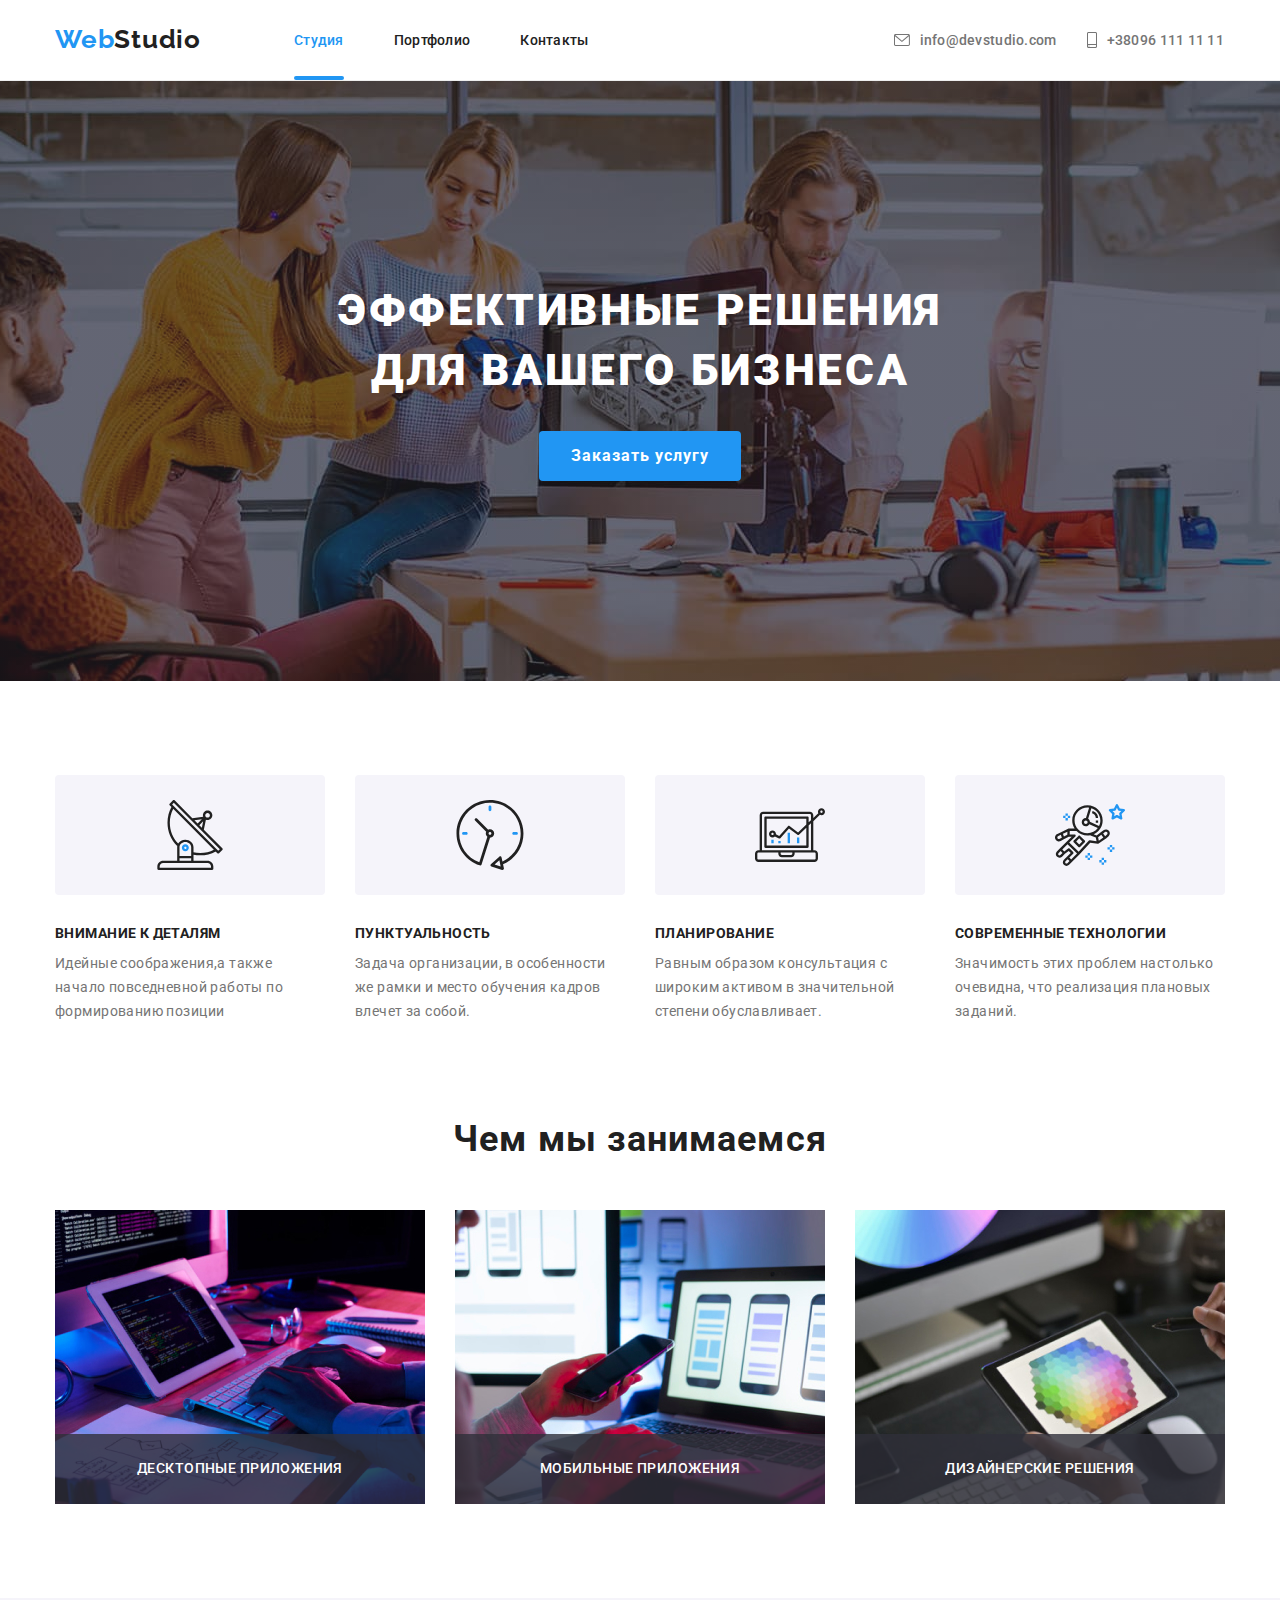
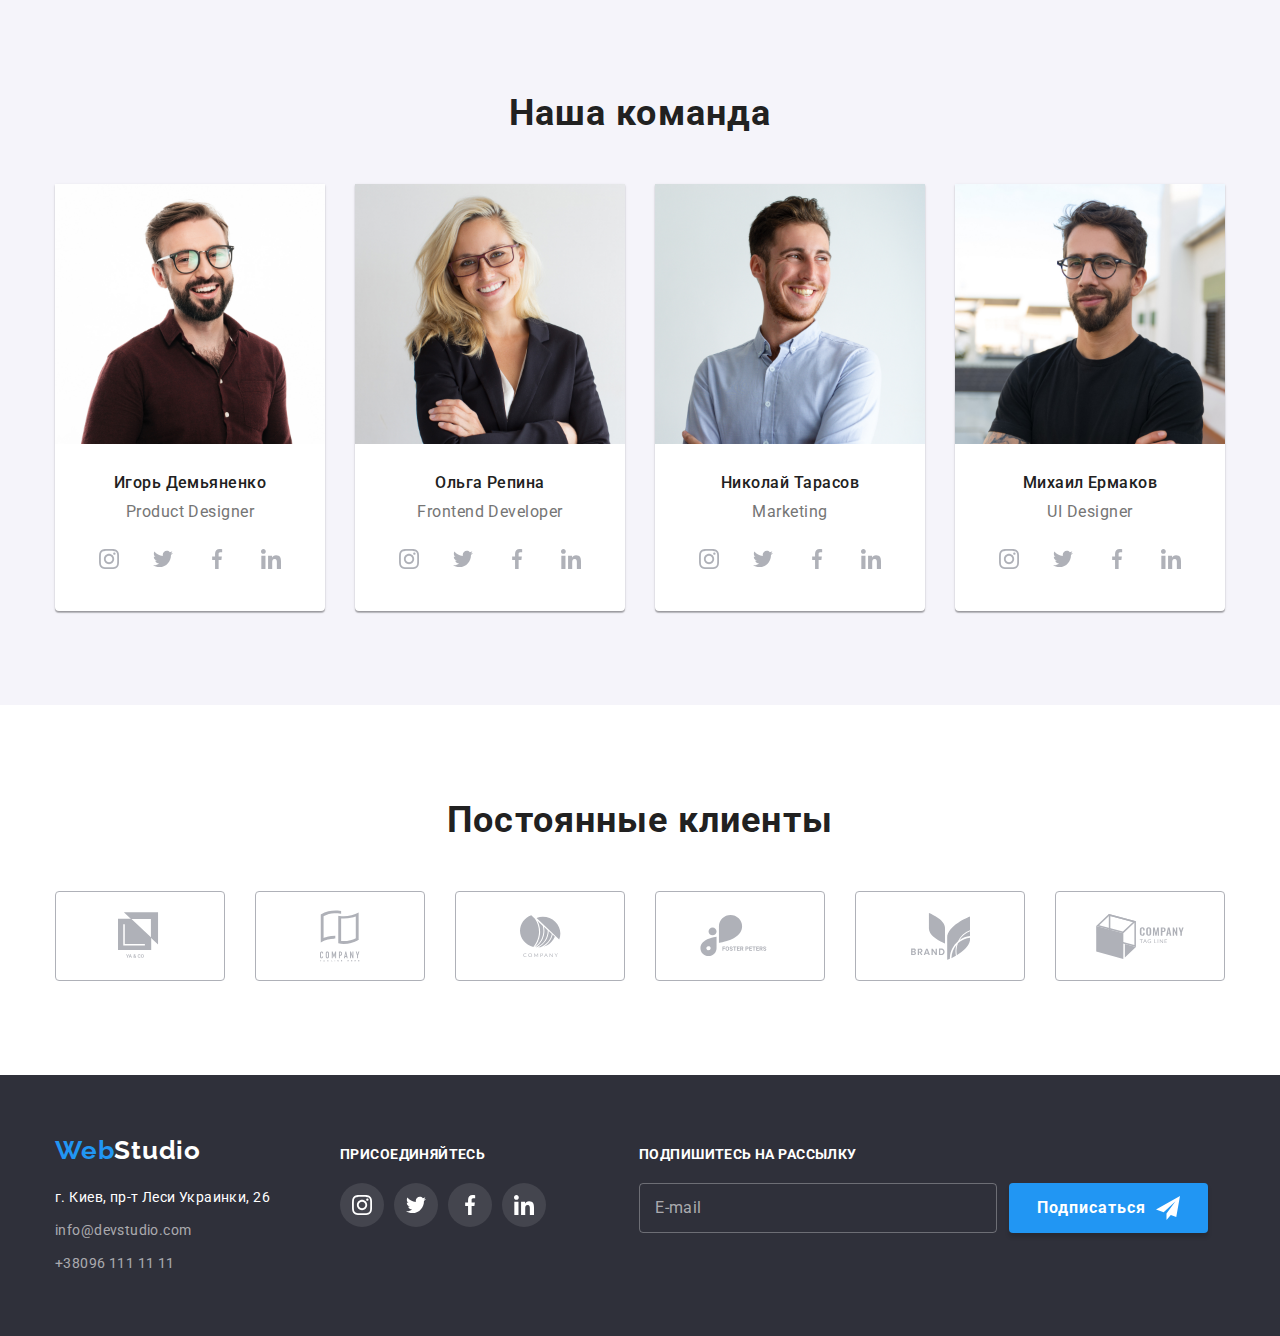
==== index.html @ 19c45234 "change footer" ====
<!DOCTYPE html>
<html lang="ru">

<head>
    <meta charset="UTF-8">
    <meta name="viewport" content="width=device-width, initial-scale=1.0">
    <title>WebStudio</title>
    <link rel="stylesheet" href="./css/modern-normalize.css">
    <link rel="stylesheet" href="./css/style.css">
    <link rel="stylesheet" href="./css/variables.css">
    <link rel="preconnect" href="https://fonts.gstatic.com">
    <link
        href="https://fonts.googleapis.com/css2?family=Raleway:wght@700&family=Roboto:wght@400;500;700;900&display=swap"
        rel="stylesheet">
</head>

<body>
    <header class="header">
        <div class="container header-container">
            <nav class="header-nav">
                <a href="./index.html" class="logo"><span class="web">Web</span>Studio</a>
                <ul class="navigation">
                    <li>
                        <a href="./index.html" class="active">Студия</a>
                    </li>
                    <li>
                        <a href="./portfolio.html" class="navigation-link">Портфолио</a>
                    </li>
                    <li>
                        <a href="#contacts" class="navigation-link">Контакты</a>
                    </li>
                </ul>
                <ul class="contacts-head">
                    <li class="contact-item">
                        <a class="contact-link" href="mailto:info@devstudio.com">
                            <svg class="mail-icon" width="16" height="12">
                                <use href="./images/icons.svg#icon-mail1"></use>
                            </svg>
                            info@devstudio.com</a>
                    </li>
                    <li class="contact-item">
                        <a class="contact-link" href="tel:+380961111111">
                            <svg class="phone-icon" width="10" height="16">
                                <use href="./images/icons.svg#icon-smartphone1"></use>
                            </svg>
                            +38096 111 11 11</a>
                    </li>
                </ul>
            </nav>
        </div>
    </header>
    <main>
        <section class="hero">
            <div class="container">
                <h1 class="title">Эффективные решения<br>для вашего бизнеса</h1>
                <button class="hero-btn" type="button" data-modal-open>Заказать услугу</button>
            </div>
        </section>
        <section class="section-advantages">
            <div class="container">
                <!-- <div class="container-adv-cards"> -->
                <ul class="advantages-paragraph">
                    <li class="advantages-item">
                        <div class="adv-icons">
                            <svg class="adv-svg" width="70" height="70">
                                <use href="./images/icons.svg#icon-antenna"></use>
                            </svg>
                        </div>
                        <h3 class="advantages">Внимание к деталям</h3>
                        <p class="text-advantages">Идейные соображения,а также<br>начало повседневной работы
                            по<br>формированию позиции</p>
                    </li>
                    <li class="advantages-item">
                        <div class="adv-icons">
                            <svg class="adv-svg" width="70" height="70">
                                <use href="./images/icons.svg#icon-clock"></use>
                            </svg>
                        </div>
                        <h3 class="advantages">Пунктуальность</h3>
                        <p class="text-advantages">Задача организации, в особенности<br>же рамки и место обучения
                            кадров<br>влечет за собой.</p>
                    </li>
                    <li class="advantages-item">
                        <div class="adv-icons">
                            <svg class="adv-svg" width="70" height="70">
                                <use href="./images/icons.svg#icon-diagram"></use>
                            </svg>
                        </div>
                        <h3 class="advantages">Планирование</h3>
                        <p class="text-advantages">Равным образом консультация с<br>широким активом в
                            значительной<br>степени обуславливает.</p>
                    </li>
                    <li class="advantages-item">
                        <div class="adv-icons">
                            <svg class="adv-svg" width="70" height="70">
                                <use href="./images/icons.svg#icon-astronaut"></use>
                            </svg>
                        </div>
                        <h3 class="advantages">Современные технологии</h3>
                        <p class="text-advantages">Значимость этих проблем настолько<br>очевидна, что реализация
                            плановых<br>заданий.</p>
                    </li>
                </ul>
                <!-- </div> -->
            </div>
        </section>
        <section class="we-doing">
            <div class="container">
                <h2 class="sect-header">Чем мы занимаемся</h2>
                <ul class="advantages-img">
                    <li class="img-items">
                        <div class="advantages-thumb">
                            <img src="./images/img1.jpg" alt="img1" width="370" height="294">
                            <div class="adv-img-text">Десктопные приложения</div>
                        </div>
                    </li>
                    <li class="img-items">
                        <div class="advantages-thumb">
                            <img src="./images/img2.jpg" alt="img2" width="370" height="294">
                            <div class="adv-img-text">Мобильные приложения</div>
                        </div>
                    </li>
                    <li class="img-items">
                        <div class="advantages-thumb">
                            <img src="./images/img3.jpg" alt="img3" width="370" height="294">
                            <div class="adv-img-text">Дизайнерские решения</div>
                        </div>
                    </li>
                </ul>
            </div>
        </section>
        <section class="section-team">
            <div class="container">
                <h2 class="sect-header">Наша команда</h2>
                <ul class="team-icons">
                    <li class="team-items">
                        <div class="studio-cards">
                            <img src="./images/img4.jpg" alt="Игорь Демьяненко" width="270" height="260">
                            <h3 class="team-names">Игорь Демьяненко</h3>
                            <p class="team-profession">Product Designer</p>
                            <ul class="team-contacts">
                                <li class="team-contacts-item">
                                    <a href="https://instagram.com" class="team-contacts-link" target="_blank">
                                        <svg class="team-contacts-svg" width="20" height="20">
                                            <use href="./images/icons.svg#icon-instagram1"></use>
                                        </svg>
                                    </a>
                                </li>
                                <li class="team-contacts-item">
                                    <a href="https://twitter.com" class="team-contacts-link" target="_blank">
                                        <svg class="team-contacts-svg" width="20" height="20">
                                            <use href="./images/icons.svg#icon-twitter-icon1"></use>
                                        </svg>
                                    </a>
                                </li>
                                <li class="team-contacts-item">
                                    <a href="https://facebook.com" class="team-contacts-link" target="_blank">
                                        <svg class="team-contacts-svg" width="20" height="20">
                                            <use href="./images/icons.svg#icon-facebook1"></use>
                                        </svg>
                                    </a>
                                </li>
                                <li class="team-contacts-item">
                                    <a href="https://linkedin.com" class="team-contacts-link" target="_blank">
                                        <svg class="team-contacts-svg" width="20" height="20">
                                            <use href="./images/icons.svg#icon-linkedin-icon1"></use>
                                        </svg>
                                    </a>
                                </li>
                            </ul>
                        </div>
                    </li>
                    <li class="team-items">
                        <div class="studio-cards">
                            <img src="./images/img5.jpg" alt="Ольга Репина" width="270" height="260">
                            <h3 class="team-names">Ольга Репина</h3>
                            <p class="team-profession">Frontend Developer</p>
                            <ul class="team-contacts">
                                <li class="team-contacts-item">
                                    <a href="https://instagram.com" class="team-contacts-link" target="_blank">
                                        <svg class="team-contacts-svg" width="20" height="20">
                                            <use href="./images/icons.svg#icon-instagram1"></use>
                                        </svg>
                                    </a>
                                </li>
                                <li class="team-contacts-item">
                                    <a href="https://twitter.com" class="team-contacts-link" target="_blank">
                                        <svg class="team-contacts-svg" width="20" height="20">
                                            <use href="./images/icons.svg#icon-twitter-icon1"></use>
                                        </svg>
                                    </a>
                                </li>
                                <li class="team-contacts-item">
                                    <a href="https://facebook.com" class="team-contacts-link" target="_blank">
                                        <svg class="team-contacts-svg" width="20" height="20">
                                            <use href="./images/icons.svg#icon-facebook1"></use>
                                        </svg>
                                    </a>
                                </li>
                                <li class="team-contacts-item">
                                    <a href="https://linkedin.com" class="team-contacts-link" target="_blank">
                                        <svg class="team-contacts-svg" width="20" height="20">
                                            <use href="./images/icons.svg#icon-linkedin-icon1"></use>
                                        </svg>
                                    </a>
                                </li>
                            </ul>
                        </div>
                    </li>
                    <li class="team-items">
                        <div class="studio-cards">
                            <img src="./images/img6.jpg" alt="Николай Тарасов" width="270" height="260">
                            <h3 class="team-names">Николай Тарасов</h3>
                            <p class="team-profession">Marketing</p>
                            <ul class="team-contacts">
                                <li class="team-contacts-item">
                                    <a href="https://instagram.com" class="team-contacts-link" target="_blank">
                                        <svg class="team-contacts-svg" width="20" height="20">
                                            <use href="./images/icons.svg#icon-instagram1"></use>
                                        </svg>
                                    </a>
                                </li>
                                <li class="team-contacts-item">
                                    <a href="https://twitter.com" class="team-contacts-link" target="_blank">
                                        <svg class="team-contacts-svg" width="20" height="20">
                                            <use href="./images/icons.svg#icon-twitter-icon1"></use>
                                        </svg>
                                    </a>
                                </li>
                                <li class="team-contacts-item">
                                    <a href="https://facebook.com" class="team-contacts-link" target="_blank">
                                        <svg class="team-contacts-svg" width="20" height="20">
                                            <use href="./images/icons.svg#icon-facebook1"></use>
                                        </svg>
                                    </a>
                                </li>
                                <li class="team-contacts-item">
                                    <a href="https://linkedin.com" class="team-contacts-link" target="_blank">
                                        <svg class="team-contacts-svg" width="20" height="20">
                                            <use href="./images/icons.svg#icon-linkedin-icon1"></use>
                                        </svg>
                                    </a>
                                </li>
                            </ul>
                        </div>
                    </li>
                    <li class="team-items">
                        <div class="studio-cards">
                            <img src="./images/img7.jpg" alt="Михаил Ермаков" width="270" height="260">
                            <h3 class="team-names">Михаил Ермаков</h3>
                            <p class="team-profession">UI Designer</p>
                            <ul class="team-contacts">
                                <li class="team-contacts-item">
                                    <a href="https://instagram.com" class="team-contacts-link" target="_blank">
                                        <svg class="team-contacts-svg" width="20" height="20">
                                            <use href="./images/icons.svg#icon-instagram1"></use>
                                        </svg>
                                    </a>
                                </li>
                                <li class="team-contacts-item">
                                    <a href="https://twitter.com" class="team-contacts-link" target="_blank">
                                        <svg class="team-contacts-svg" width="20" height="20">
                                            <use href="./images/icons.svg#icon-twitter-icon1"></use>
                                        </svg>
                                    </a>
                                </li>
                                <li class="team-contacts-item">
                                    <a href="https://facebook.com" class="team-contacts-link" target="_blank">
                                        <svg class="team-contacts-svg" width="20" height="20">
                                            <use href="./images/icons.svg#icon-facebook1"></use>
                                        </svg>
                                    </a>
                                </li>
                                <li class="team-contacts-item">
                                    <a href="https://linkedin.com" class="team-contacts-link" target="_blank">
                                        <svg class="team-contacts-svg" width="20" height="20">
                                            <use href="./images/icons.svg#icon-linkedin-icon1"></use>
                                        </svg>
                                    </a>
                                </li>
                            </ul>
                        </div>
                    </li>
                </ul>
            </div>
        </section>
        <section class="clients">
            <div class="container">
                <h2 class="sect-header">Постоянные клиенты</h2>
                <ul class="clients-list">
                    <li class="clients-item">
                        <a href="#" class="clients-link" target="_blank">
                            <svg class="clients-svg" width="44.27" height="49.23">
                                <use href="./images/icons.svg#icon-logo1"></use>
                            </svg>
                        </a>
                    </li>
                    <li class="clients-item">
                        <a href="#" class="clients-link" target="_blank">
                            <svg class="clients-svg" width="40" height="52">
                                <use href="./images/icons.svg#icon-logo2"></use>
                            </svg>
                        </a>
                    </li>
                    <li class="clients-item">
                        <a href="#" class="clients-link" target="_blank">
                            <svg class="clients-svg" width="41" height="42.6">
                                <use href="./images/icons.svg#icon-logo3"></use>
                            </svg>
                        </a>
                    </li>
                    <li class="clients-item">
                        <a href="#" class="clients-link" target="_blank">
                            <svg class="clients-svg" width="79.66" height="42.02">
                                <use href="./images/icons.svg#icon-logo4"></use>
                            </svg>
                        </a>
                    </li>
                    <li class="clients-item">
                        <a href="#" class="clients-link" target="_blank">
                            <svg class="clients-svg" width="59" height="47">
                                <use href="./images/icons.svg#icon-logo5"></use>
                            </svg>
                        </a>
                    </li>
                    <li class="clients-item">
                        <a href="#" class="clients-link" target="_blank">
                            <svg class="clients-svg" width="88.48" height="45.44">
                                <use href="./images/icons.svg#icon-logo6"></use>
                            </svg>
                        </a>
                    </li>
                </ul>
            </div>
        </section>
    </main>
    <footer class="footer" id="contacts">
        <div class="container footer-container">
            <div class="main-footer">
                <a href="./index.html" class="logo"><span class="web">Web</span>Studio</a>
                <address>
                    <p>г. Киев, пр-т Леси Украинки, 26</p>
                    <ul class="contacts-foot">
                        <li>
                            <a class="footer-contact" href="mailto:info@devstudio.com">info@devstudio.com</a>
                        </li>
                        <li>
                            <a class="footer-contact" href="tel:+380961111111">+38096 111 11 11</a>
                        </li>
                    </ul>
                </address>
            </div>
            <div class="follow-us">
                <h2 class="follow-us-title">присоединяйтесь</h2>
                <ul class="footer-contact-list">
                    <li class="footer-contact-item">
                        <a href="https://instagram.com" class="footer-contact-link" target="_blank">
                            <svg class="footer-contact-svg" width="20" height="20">
                                <use href="./images/icons.svg#icon-instagram1"></use>
                            </svg>
                        </a>
                    </li>
                    <li class="footer-contact-item">
                        <a href="https://twitter.com" class="footer-contact-link" target="_blank">
                            <svg class="footer-contact-svg" width="20" height="20">
                                <use href="./images/icons.svg#icon-twitter-icon1"></use>
                            </svg>
                        </a>
                    </li>
                    <li class="footer-contact-item">
                        <a href="https://facebook.com" class="footer-contact-link" target="_blank">
                            <svg class="footer-contact-svg" width="20" height="20">
                                <use href="./images/icons.svg#icon-facebook1"></use>
                            </svg>
                        </a>
                    </li>
                    <li class="footer-contact-item">
                        <a href="https://linkedin.com" class="footer-contact-link" target="_blank">
                            <svg class="footer-contact-svg" width="20" height="20">
                                <use href="./images/icons.svg#icon-linkedin-icon1"></use>
                            </svg>
                        </a>
                    </li>
                </ul>
            </div>
            <div class="sign-us">
                <h2 class="sign-us-title">подпишитесь на рассылку</h2>
                <form class="sign-us-form">
                    <input class="sign-us-input" type="email" name="email" id="email" placeholder="E-mail">
                    <button class="sign-us-button" type="submit">Подписаться
                        <svg class="sign-us-svg" width="24px" height="24px">
                            <use href="./images/icons.svg#icon-send"></use>
                        </svg>
                    </button>
                </form>
            </div>
        </div>
    </footer>
    <div class="backdrop is-hidden" data-modal>
        <div class="modal">
            <!-- <p class="window-btn"></p> -->
            <button class="close-btn" data-modal-close>
                <svg width="11" height="11">
                    <use href="./images/icons.svg#vector"></use>
                </svg>
            </button>
        </div>
    </div>
    <script src="./js/modal.js"></script>
</body>

</html>
---- css/style.css ----
/* *::before, *::after {
    box-sizing: inherit;
} */


.logo {
    font-family: 'Raleway', sans-serif;
    font-weight: 700;
    font-size: 26px;
    line-height: 1.17;
    letter-spacing: 0.03em;
    padding-top: 24px;
    padding-bottom: 25px;
}

.web {
    color: var(--blue-text);
}

a {
    text-decoration: none;
}

body {
    font-family: 'Roboto', sans-serif;
}

img {
    display: block;
    max-width: 100%;
    height: auto;
}

.container {
    width: 1200px;
    padding: 0 15px;
    margin: 0 auto;
}

.header {
    background-color: white;
    position: relative;
    border-bottom: 1px solid #EEEEEE;
}

.header a {
    color: var(--black-text);
}

.header-container {
    display: flex;
    align-items: center;
    width: 1200px;
    padding: 0 15px;
    margin: 0 auto;
} 

.header-nav,
.navigation,
.contacts-head {
    display: flex;
    box-sizing: inherit;
}

.header-nav {
    justify-content: space-between;
    align-items: center;
}

.navigation {
    font-weight: 500;
    font-size: 14px;
    line-height: 1.17;
    letter-spacing: 0.02em;
    margin-left: 93px;
}

.navigation li:not(:first-child) {
    margin-left: 50px;
}

.navigation .active,
.navigation a:hover,
.navigation a:focus {
    color: var(--blue-text);
}

.active, .navigation-link {
    display: block;
    padding-top: 32px;
    padding-bottom: 32px;
    transition: color 250ms cubic-bezier(0.4, 0, 0.2, 1),
    fill 250ms cubic-bezier(0.4, 0, 0.2, 1);
}

.active {
    position: relative;
}

.active::after {
    position: absolute;
    display: block;
    content: '';
    width: 100%;
    height: 4px;
    background-color: var(--blue-text);
    border-radius: 2px;
    bottom: 0;
} 

.contacts-head a {
    color: var(--grey-text);
    font-family: 'Roboto', sans-serif;
    font-weight: 500;
    font-size: 14px;
    line-height: 1.17;
    letter-spacing: 0.02em;
}

.contacts-head a:hover,
.contacts-head a:focus {
    color: var(--blue-text);
    fill: var(--blue-text);
}

.contacts-head li:last-child {
    margin-left: 30px;
}

.contacts-head {
    display: flex;
    margin-left: 305px;
}

.contact-link {
  display: flex;
  align-items: center;
  transition: color 250ms cubic-bezier(0.4, 0, 0.2, 1),
  fill 250ms cubic-bezier(0.4, 0, 0.2, 1);
}

.mail-icon, .phone-icon {
    margin-right: 10px;
    fill: currentColor;
}    

.hero {
    background-color: var(--hero-background);
    background-image: linear-gradient(
      to right,
      rgba(47, 48, 58, 0.4),
      rgba(47, 48, 58, 0.4)),
    url(../images/header_img.jpg);
    background-repeat: no-repeat;
    background-size: cover;
    background-position: center;
    height: 600px;
    max-width: 1600px;
    margin-left: auto;
    margin-right: auto; 
    color: var(--white-text);
    text-align: center;
    padding-top: 200px;
    padding-bottom: 200px;
}

.hero-btn {
    border: var(--blue-text);
    background: var(--blue-text);
    color: var(--white-text);
    font-family: 'Roboto', sans-serif;
    font-weight: 700;
    font-size: 16px;    
    line-height: 1.87;
    letter-spacing: 0.06em;
    margin-top: 30px;
    padding: 10px 32px;
    border-radius: 4px;
    cursor: pointer;
}

.close-btn {
 /* display: flex;
    justify-content: center;
    align-items: center; */
    position: absolute;
    top: 8px;
    right: 8px;
    width: 30px;
    height: 30px;
    border-radius: 50%;
    border: 1px solid rgba(0, 0, 0, 0.1);
    background-color: var(--white-text);
    cursor: pointer;
}



.backdrop {
    position: fixed;
    top: 0;
    left: 0;
    z-index: auto;
    width: 100%;
    height: 100%;
    background-color: rgba(0, 0, 0, 0.2);
    opacity: 1;
    transition: opacity 250ms cubic-bezier(0.4, 0, 0.2, 1),
    visibility 250ms cubic-bezier(0.4, 0, 0.2, 1);
}

.modal {
    position: absolute;
    z-index: auto;
    top: 50%;
    left: 50%;
    transform: translate(-50%, -50%) scale(1);
    background-color: var(--white-text);
    min-width: 528px;
    min-height: 581px;
    border-radius: 4px;
    box-shadow: 0px 1px 3px rgba(0, 0, 0, 0.12), 0px 1px 1px rgba(0, 0, 0, 0.14),
    0px 2px 1px rgba(0, 0, 0, 0.2);
    transition: transform 250ms cubic-bezier(0.4, 0, 0.2, 1);
} 

.is-hidden .modal {
    transform: translate(-50%, -50%) scale(0.9);
} 

.is-hidden {
    opacity: 0;
    visibility: hidden;
    pointer-events: none;
    /* transform: translate(100%, 100%); */
}

.title {
    text-transform: uppercase;
    font-weight: 900;
    font-size: 44px;
    line-height: 1.36;
    letter-spacing: 0.06em;
}

.section-advantages {
    background-color: white;
    padding-top: 94px;
    padding-bottom: 94px;
}

.adv-icons {
    margin-bottom: 30px;
    display: flex;
    justify-content: center;
    align-items: center;
    width: 270px;
    height: 120px;
    border-radius: 4px;
    background-color: #F5F4FA;
}

.advantages-paragraph,
.advantages-img {
    display: flex;
}

.advantages-paragraph .advantages-item {
    flex-basis: calc(100% / 4);
} 

.advantages-item:not(:last-child) {
    margin-right: 30px;
}

.advantages {
    color: var(--black-text);
    font-weight: 700;
    font-size: 14px;
    line-height: 1.17;
    letter-spacing: 0.03em;
    text-transform: uppercase;
    margin-bottom: 10px;
}

.text-advantages {
    color: var(--grey-text);
    font-weight: 400;
    font-size: 14px;
    line-height: 1.71;
    letter-spacing: 0.03em;
}
.we-doing {
    background-color: white;
    padding-top: 0;
    padding-bottom: 94px;
}

.advantages-img .img-items {
    flex-basis: calc(100% / 3);
    margin-top: 50px;
}

.img-items:not(:last-child) {
    margin-right: 30px;
}

.advantages-thumb {
    position: relative;
    height: 294px;
}

.advantages-img {
    width: 100%;
    height: 100%;
    object-fit: cover;
  }

.adv-img-text {
    position: absolute;
    /* left: 0; */
    bottom: 0;
    width: 100%;
    font-weight: 500;
    font-size: 14px;
    line-height: 1.14;
    letter-spacing: 0.03em;
    text-transform: uppercase;
    text-align: center;
    padding-top: 27px;
    padding-bottom: 27px;
    color: var(--white-text);
    background-color: rgba(47, 48, 58, 0.8);
} 

.sect-header {
    color: var(--black-text);
    font-weight: 700;
    font-size: 36px;
    line-height: 1.17;
    letter-spacing: 0.03em;
    text-align: center;
    
}

.section-team {
    background-color: var(--team-background);
    padding-top: 94px;
    padding-bottom: 94px;
}

.team-icons {
    display: flex;
    margin-top: 50px;
}

.team-icons .team-items {
    flex-basis: calc(100% / 4);
}
    
.team-items:not(:last-child) {
    margin-right: 30px;
}

.team-names {
    color: var(--black-text);
    font-weight: 500;
    font-size: 16px;
    line-height: 1.17;
    letter-spacing: 0.03em;
    text-align: center;
    padding-top: 30px;
    padding-bottom: 10px;
}

.team-profession {
    color: var(--grey-text);
    font-weight: 400;
    font-size: 16px;
    line-height: 1.17;
    letter-spacing: 0.03em;
    text-align: center;
}

.studio-cards {
    background-color: var(--white-text);
    padding-bottom: 30px;
    border-bottom-left-radius: 4px;
    border-bottom-right-radius: 4px;
    box-shadow: 0px 1px 3px rgba(0, 0, 0, 0.12), 0px 1px 1px rgba(0, 0, 0, 0.14),
    0px 2px 1px rgba(0, 0, 0, 0.2);
}

.team-contacts {
    display: flex;
    justify-content: space-between;
    padding-top: 16px;
    padding-left: 32px;
    padding-right: 32px;
}

.team-contacts-link {
    display: flex;
    justify-content: center;
    align-items: center;
    width: 44px;
    height: 44px;
    color: #afb1b8;
    border-radius: 50%;
    transition: background-color 250ms cubic-bezier(0.4, 0, 0.2, 1);
}

.team-contacts-svg {
    fill: currentColor;
}

.team-contacts-link:hover,
.team-contacts-link:focus {
    background-color: var(--blue-text);
    color: var(--white-text);
}

.clients {
  padding-top: 94px;
  padding-bottom: 94px;
  text-align: center;
}

.clients-list {
  display: flex;
  flex-wrap: wrap;
  margin-right: -30px;
  margin-top: 50px;
}

.clients-item {
  margin-right: 30px;
}

.clients-link {
  display: flex;
  justify-content: center;
  align-items: center;
  width: 170px;
  height: 90px;
  color: #afb1b8;
  border-radius: 4px;
  border: 1px solid #afb1b8;
  transition: color 250ms cubic-bezier(0.4, 0, 0.2, 1),
  fill 250ms cubic-bezier(0.4, 0, 0.2, 1);
}

.clients-svg {
  fill: currentColor;
}

.clients-link:hover,
.clients-link:focus {
  color: var(--blue-text);
  border: 1px solid var(--blue-text);
}

.footer {
    background-color: var(--hero-background);
    padding-top: 60px;
    padding-bottom: 60px;
}

.footer-container {
    display: flex;
    align-items: baseline;
}

.main-footer {
    margin-right: 70px;
}

.footer a {
    color: var(--white-text);
}

address {
    color: var(--white-text);
    font-weight: 400;
    font-size: 14px;
    line-height: 1.71;
    letter-spacing: 0.03em;
    padding-top: 20px;
}

.contacts-foot a {
    color: var(--white-text-op60);
    font-family: 'Roboto', sans-serif;
    font-weight: 400;
    font-size: 14px;
    line-height: 1.71;
    letter-spacing: 0.03em;
}

.contacts-foot li {
    padding-top: 9px;
}

.contacts-foot a:hover,
.contacts-foot a:focus {
    color: var(--blue-text);
}

.footer-contact-list {
    display: flex;
}

.follow-us-title,
.sign-us-title {
    font-family: 'Roboto', sans-serif;
    font-weight: 700;
    font-size: 14px;
    line-height: 1.17;
    letter-spacing: 0.03em;
    color: var(--white-text);
    text-transform: uppercase;
    margin-bottom: 20px;
}

.footer-contact-item:not(:last-child) {
    margin-right: 10px;
}

.footer-contact-link {
    display: flex;
    justify-content: center;
    align-items: center;
    width: 44px;
    height: 44px;  
    color: var(--white-text);  
    border-radius: 50%;
    background-color: var(--footer-bg-items);
    transition: background-color 250ms cubic-bezier(0.4, 0, 0.2, 1);
  }
  
.footer-contact-svg {
    fill: currentColor;
    /* transition: color 250ms cubic-bezier(0.4, 0, 0.2, 1),
    fill 250ms cubic-bezier(0.4, 0, 0.2, 1);  */
}

.footer-contact {
    color: var(--white-text-op60);
    transition: color 250ms cubic-bezier(0.4, 0, 0.2, 1);
}  
  
.footer-contact-link:hover,
.footer-contact-link:focus {
    background-color: var(--blue-text);
}

.sign-us {
    margin-left: 93px;
}

.sign-us-form {
    display: flex;
    align-items: center;
}

.sign-us-input {
    width: 358px;
    height: 50px;
    padding: 16px 15px;
    font-size: 16px;
    line-height: 1.25;
    letter-spacing: 0.03em;
    color: var(--white-text);
    border-radius: 4px;
    border: 1px solid rgba(255, 255, 255, 0.3);
    background-color: transparent;
    transition: border-color 250ms cubic-bezier(0.4, 0, 0.2, 1);
}

.sign-us-input::placeholder {
    color: var(--white-text-op60);
}

.sign-us-input:focus {
    outline: none;
    border-color: var(--blue-text);
} 

.sign-us-button {
  display: flex;
  justify-content: space-between;
  align-items: center;
  padding: 10px 28px;
  font-weight: 700;
  font-size: 16px;
  line-height: 1.88;
  letter-spacing: 0.06em;
  color: var(--white-text);
  border-radius: 4px;
  background-color: var(--blue-text);
  box-shadow: 0px 4px 4px rgba(0, 0, 0, 0.15);
  border: none;
  cursor: pointer;
  margin-left: 12px;
}

.sign-us-svg {
    margin-left: 10px;
}

.portfolio {
    background-color: white;
    padding-top: 94px;
    padding-bottom: 94px;
}


.portfolio-btn.active,
.portfolio-btn:hover,
.portfolio-btn:focus {
    color: var(--white-text);
    background-color: var(--blue-text);
    box-shadow: 0px 3px 1px rgba(0, 0, 0, 0.1), 0px 1px 2px rgba(0, 0, 0, 0.08),
    0px 2px 2px rgba(0, 0, 0, 0.12);
}

.active-btn {
    display: flex;
    justify-content: center;
    margin-bottom: 50px;
}

.active-btn li {
    margin-right: 8px;
}

.portfolio-btn {
    padding: 6px 22px;
    border-radius: 4px;
    border: var(--team-background);
    background: var(--team-background);
    color: var(--black-text);
    font-family: 'Roboto', sans-serif;
    font-weight: 500;
    font-size: 16px;
    line-height: 1.62;
    letter-spacing: 0.03em;
    cursor: pointer;
    transition: background-color 250ms cubic-bezier(0.4, 0, 0.2, 1);
}

.card-set {
    display: flex;
    flex-wrap: wrap;
    margin-left: -30px;
    margin-top: -30px;   
}

.container-cards {
    margin-left: auto;
    margin-right: auto; 
}

.card-set .item {
    flex-basis: calc(100% / 3 - 30px);
    margin-left: 30px;
    margin-top: 30px;
}
  
.port-img {
    color: var(--black-text);
    font-weight: 700;
    font-size: 18px;
    line-height: 2;
    letter-spacing: 0.06em;
}

.port-img-text {
    color: var(--grey-text);
    font-weight: 400;
    font-size: 16px;
    line-height: 1.87;
    letter-spacing: 0.03em;
}

.port-cards {
    border-bottom: 1px solid #EEEEEE;
    border-right: 1px solid #EEEEEE;
    border-left: 1px solid #EEEEEE;  
    padding-top: 20px;
    padding-left: 24px;
    padding-bottom: 20px;
}

.thumb {
    position: relative;
    overflow: hidden;
}

.overlay {
    position: absolute;
    top: 100%;
    left: 0;
    width: 100%;
    height: 100%;
    padding: 63px 24px;
    font-size: 18px;
    line-height: 1.56;
    letter-spacing: 0.03em;
    transition: transform 250ms cubic-bezier(0.4, 0, 0.2, 1);
    background-color: rgba(33, 150, 243, 0.9);
    color: var(--white-text);
    /* transition: color var(--duration-var) var(--timing-function); */
}

.item:hover .overlay,
.item:focus .overlay {
  transform: translateY(-100%);
}

.item:hover,
.item:focus {
  outline: none;
  box-shadow: 0px 1px 1px rgba(0, 0, 0, 0.12), 0px 4px 4px rgba(0, 0, 0, 0.06),
    1px 4px 6px rgba(0, 0, 0, 0.16);
}
---- css/variables.css ----
:root{
    --white-text: rgba(255, 255, 255, 1);
    --black-text: rgba(33, 33, 33, 1);
    --grey-text: rgba(117, 117, 117, 1);
    --white-text-op60: rgba(255, 255, 255, 0.6);
    --blue-text: rgba(33, 150, 243, 1);
    --hero-background: rgba(47, 48, 58, 1);
    --team-background: rgba(245, 244, 250, 1);
    --hero-shadow: rgba(47, 48, 58, 0.4);
    --footer-bg-items: rgba(255, 255, 255, 0.1);
    
    /* --duration: 250ms;
    --timing-function: cubic-bezier(0.4, 0, 0.2, 1); */
    }
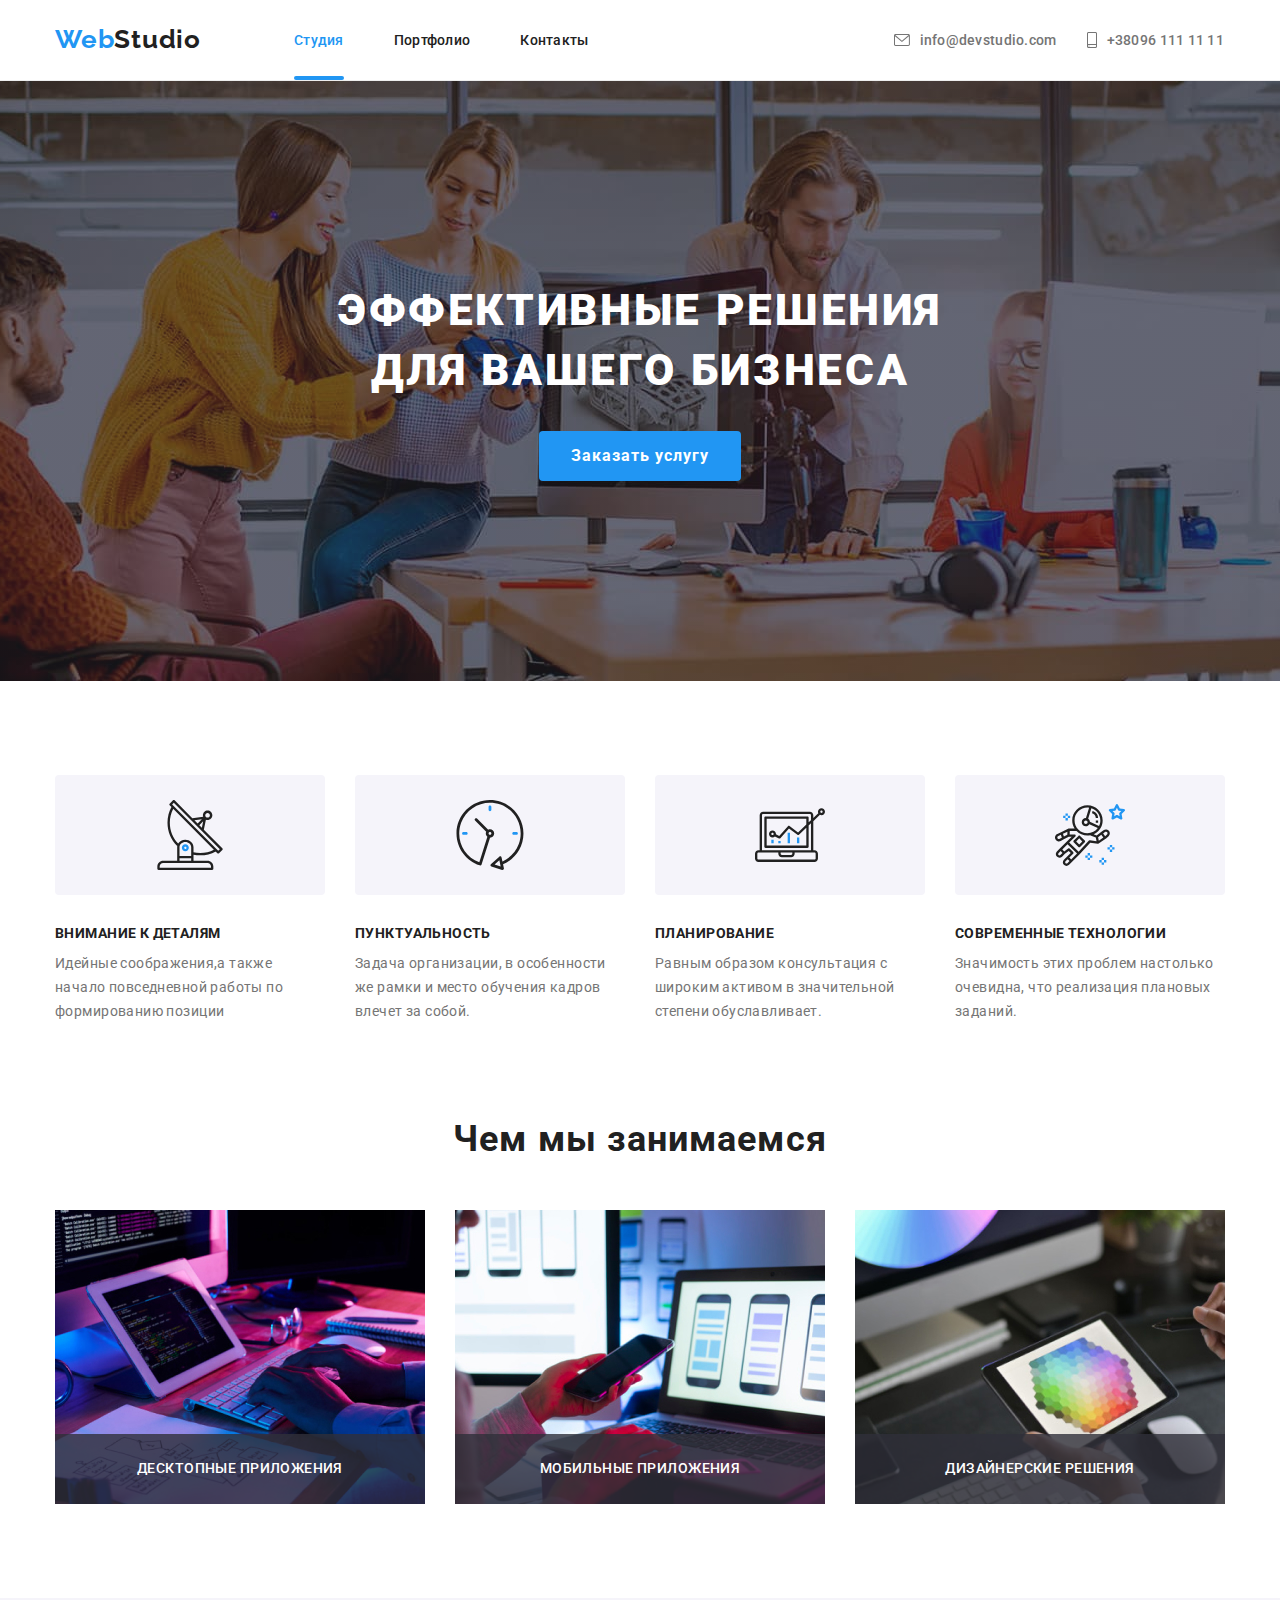
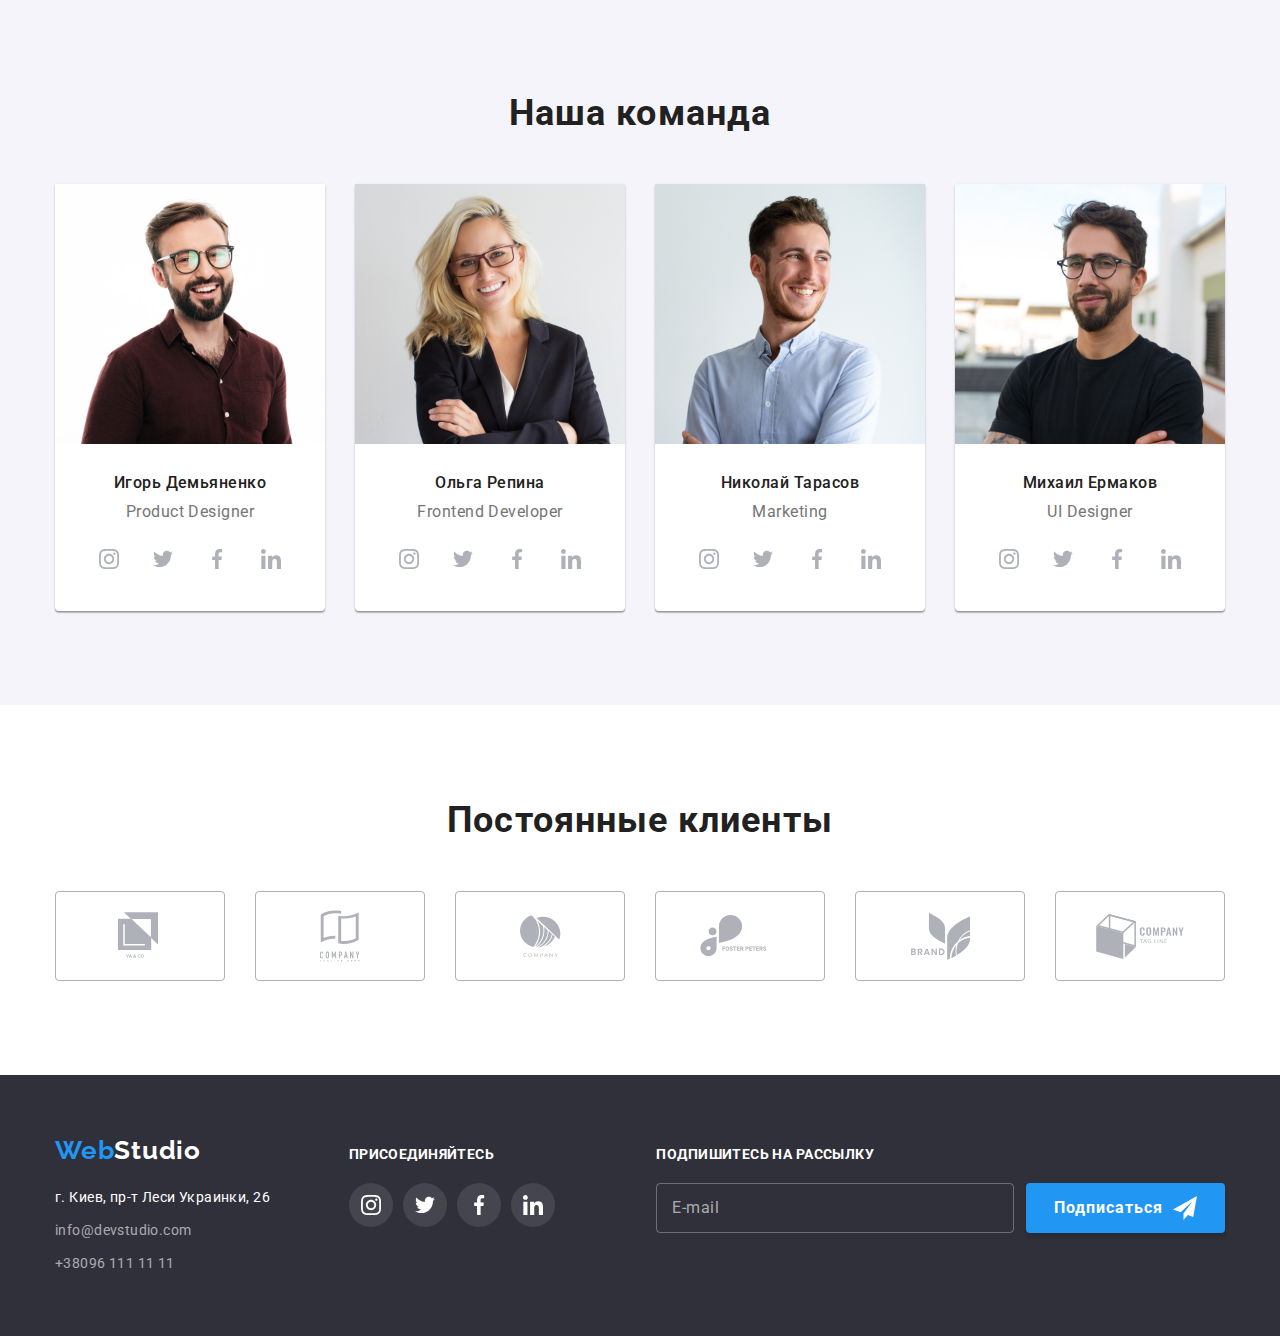
==== commit 90ac1e83: "lesson 6 fixed" ====
--- a/index.html
+++ b/index.html
@@ -398,9 +398,49 @@
     </footer>
     <div class="backdrop is-hidden" data-modal>
         <div class="modal">
-            <!-- <p class="window-btn"></p> -->
-            <button class="close-btn" data-modal-close>
-                <svg width="11" height="11">
+            <p class="window-p">Оставьте свои данные, мы вам перезвоним</p>
+            <form class="form-order">
+                <label class="form-label">
+                    <span class="form-name">Имя</span>
+                    <input class="form-input" type="text" name="name">
+                    <svg class="form-svg" width="18" height="18">
+                        <use href="./images/icons.svg#person-black"></use>
+                    </svg>
+                </label>
+                <label class="form-label">
+                    <span class="form-name">Телефон</span>
+                    <input class="form-input" type="tel" name="phone">
+                    <svg class="form-svg" width="18" height="18">
+                        <use href="./images/icons.svg#phone-black"></use>
+                    </svg>
+                </label>
+                <label class="form-label">
+                    <span class="form-name">Почта</span>
+                    <input class="form-input" type="email" name="email">
+                    <svg class="form-svg" width="18" height="18">
+                        <use href="./images/icons.svg#email-black"></use>
+                    </svg>
+                </label>
+                <label class="form-label-text">
+                    <span class="form-name">Комментарий</span>
+                    <textarea class="form-textarea" name="comment" placeholder="Введите текст"></textarea>
+                </label>
+                <label class="agreement">
+                    <input class="agree-check" type="checkbox">
+                    <span class="agree-text">Соглашаюсь с рассылкой и принимаю&nbsp
+                        <a class="agree-link" href="#">Условия договора</a>
+                    </span>
+                    <!-- <div class="agree-check-img"></div>
+                    <div class="agree-check-svg">
+                        <svg class="form-svg" width="16" height="15">
+                            <use href="./images/icons.svg#icon-check"></use>
+                        </svg>
+                    </div> -->
+                </label>
+                <button class="form-btn" type="submit">Отправить</button>
+            </form>
+            <button class="close-btn" type="button" data-modal-close>
+                <svg class="close-btn-svg" width="11" height="11">
                     <use href="./images/icons.svg#vector"></use>
                 </svg>
             </button>
--- a/css/style.css
+++ b/css/style.css
@@ -2,6 +2,18 @@
     box-sizing: inherit;
 } */
 
+/* .is-hidden {
+    position: absolute;
+    width: 1px;
+    height: 1px;
+    margin: -1px;
+    border: 0;
+    padding: 0;
+    white-space: nowrap;
+    clip-path: inset(100%);
+    clip: rect(0 0 0 0);
+    overflow: hidden;
+} */
 
 .logo {
     font-family: 'Raleway', sans-serif;
@@ -179,23 +191,6 @@
     cursor: pointer;
 }
 
-.close-btn {
- /* display: flex;
-    justify-content: center;
-    align-items: center; */
-    position: absolute;
-    top: 8px;
-    right: 8px;
-    width: 30px;
-    height: 30px;
-    border-radius: 50%;
-    border: 1px solid rgba(0, 0, 0, 0.1);
-    background-color: var(--white-text);
-    cursor: pointer;
-}
-
-
-
 .backdrop {
     position: fixed;
     top: 0;
@@ -217,8 +212,9 @@
     transform: translate(-50%, -50%) scale(1);
     background-color: var(--white-text);
     min-width: 528px;
-    min-height: 581px;
+    height: 581px;
     border-radius: 4px;
+    padding: 40px;
     box-shadow: 0px 1px 3px rgba(0, 0, 0, 0.12), 0px 1px 1px rgba(0, 0, 0, 0.14),
     0px 2px 1px rgba(0, 0, 0, 0.2);
     transition: transform 250ms cubic-bezier(0.4, 0, 0.2, 1);
@@ -234,6 +230,209 @@
     pointer-events: none;
     /* transform: translate(100%, 100%); */
 }
+
+.close-btn {
+    display: flex;
+    justify-content: center;
+    align-items: center;
+    position: absolute;
+    top: 8px;
+    right: 8px;
+    width: 30px;
+    height: 30px;
+    border-radius: 50%;
+    border: 1px solid rgba(0, 0, 0, 0.1);
+    background-color: var(--white-text);
+    cursor: pointer;
+}
+
+.close-btn:active {
+    outline: none;
+}
+
+.close-btn-svg {
+    transition: fill 250ms cubic-bezier(0.4, 0, 0.2, 1);
+}
+
+.close-btn:hover .close-btn-svg,
+.close-btn:focus .close-btn-svg {
+    fill: var(--blue-text);
+}
+
+.form-order {
+    display: flex;
+    flex-direction: column;  
+}
+
+.window-p {
+    font-family: 'Roboto', sans-serif;
+    font-weight: 700;
+    font-size: 20px;
+    line-height: 1.17;
+    letter-spacing: 0.03em;
+    text-align: center;
+}
+
+.form-order {
+    margin-top: 28px;
+} 
+
+.form-label {
+    position: relative;
+    display: block;
+    margin-bottom: 28px;
+}
+
+.form-label-text {
+    position: relative;
+    display: block;
+    margin-bottom: 20px;
+}
+
+.form-name {
+    position: absolute;
+    top: -18px;
+    font-family: 'Roboto', sans-serif;
+    font-weight: 400;
+    font-size: 12px;
+    line-height: 1.17;
+    letter-spacing: 0.01em;
+    color: var(--grey-text);
+}
+
+.form-input {
+    position: relative;
+    display: block;
+    width: 100%;
+    height: 40px;
+    border: 1px solid rgba(33, 33, 33, 0.2);
+    border-radius: 4px;
+    padding: 11px 12px 11px 42px;
+}
+
+.form-input:focus {
+  outline: none;
+  border-color: var(--blue-text);
+}
+
+.form-input:focus ~ .form-svg {
+  fill: var(--blue-text);
+}
+
+.form-textarea:focus {
+    outline: none;
+    border-color: var(--blue-text);
+}
+
+.form-textarea {
+    /* position: relative; */
+    display: block;
+    resize: none;
+    width: 100%;
+    min-height: 120px;
+    border: 1px solid rgba(33, 33, 33, 0.2);
+    border-radius: 4px;
+    padding: 12px 16px;
+}
+
+.form-textarea::placeholder {
+    font-family: 'Roboto', sans-serif;
+    font-weight: 400;
+    font-size: 14px;
+    line-height: 1.17;
+    letter-spacing: 0.01em;
+    color: rgba(117, 117, 117, 0.5);
+}
+
+.agree-text {
+    display: flex;
+    align-items: center;
+    padding-left: 12px;
+    font-family: 'Roboto', sans-serif;
+    font-weight: 400;
+    font-size: 14px;
+    line-height: 1.71;
+    letter-spacing: 0.03em;
+    color: rgba(117, 117, 117, 1);
+    cursor: pointer;
+}
+
+
+.agree-text::before {
+  margin-right: 8px;
+  content: '';
+  display: inline-block;
+  width: 16px;
+  height: 15px;
+  background-image: url(../images/icon-uncheck.svg);
+  background-size: cover;
+  border-radius: 2px;
+}
+
+.agree-check:checked + .agree-text::before {
+  background-color: var(--blue-text);
+  background-image: url(../images/icon-check.svg);
+  background-size: cover;
+  border-radius: 2px;
+}
+
+.agree-link {
+    color: var(--blue-text);
+    text-decoration: underline;
+}
+
+.agree-check-img {
+    background-color: var(--white-text);
+    border: 2px solid var(--black-text);
+    border-radius: 2px;
+    width: 16px;
+    height: 15px;
+}
+
+.agree-check {
+  position: absolute;
+  width: 1px;
+  height: 1px;
+  margin: -1px;
+  border: 0;
+  padding: 0;
+  white-space: nowrap;
+  clip-path: inset(100%);
+  clip: rect(0 0 0 0);
+  overflow: hidden;
+}
+
+.form-svg {
+    position: absolute;
+    bottom: 11px;
+    left: 12px;
+} 
+
+.agreement {
+    display: block;
+    /* margin-bottom: 30px; */
+}
+
+.form-btn{
+    display: block;
+    margin: 0 auto;
+    width: 200px;
+    height: 50px;
+    border: var(--blue-text);
+    background: var(--blue-text);
+    color: var(--white-text);
+    font-family: 'Roboto', sans-serif;
+    font-weight: 700;
+    font-size: 16px;    
+    line-height: 1.87;
+    letter-spacing: 0.06em;
+    margin-top: 30px;
+    padding: 10px 55px;
+    border-radius: 4px;
+    box-shadow: 0px 4px 4px rgba(0, 0, 0, 0.15);
+    cursor: pointer;
+}
+
 
 .title {
     text-transform: uppercase;
@@ -469,6 +668,7 @@
 .footer-container {
     display: flex;
     align-items: baseline;
+    justify-content: space-between;
 }
 
 .main-footer {
